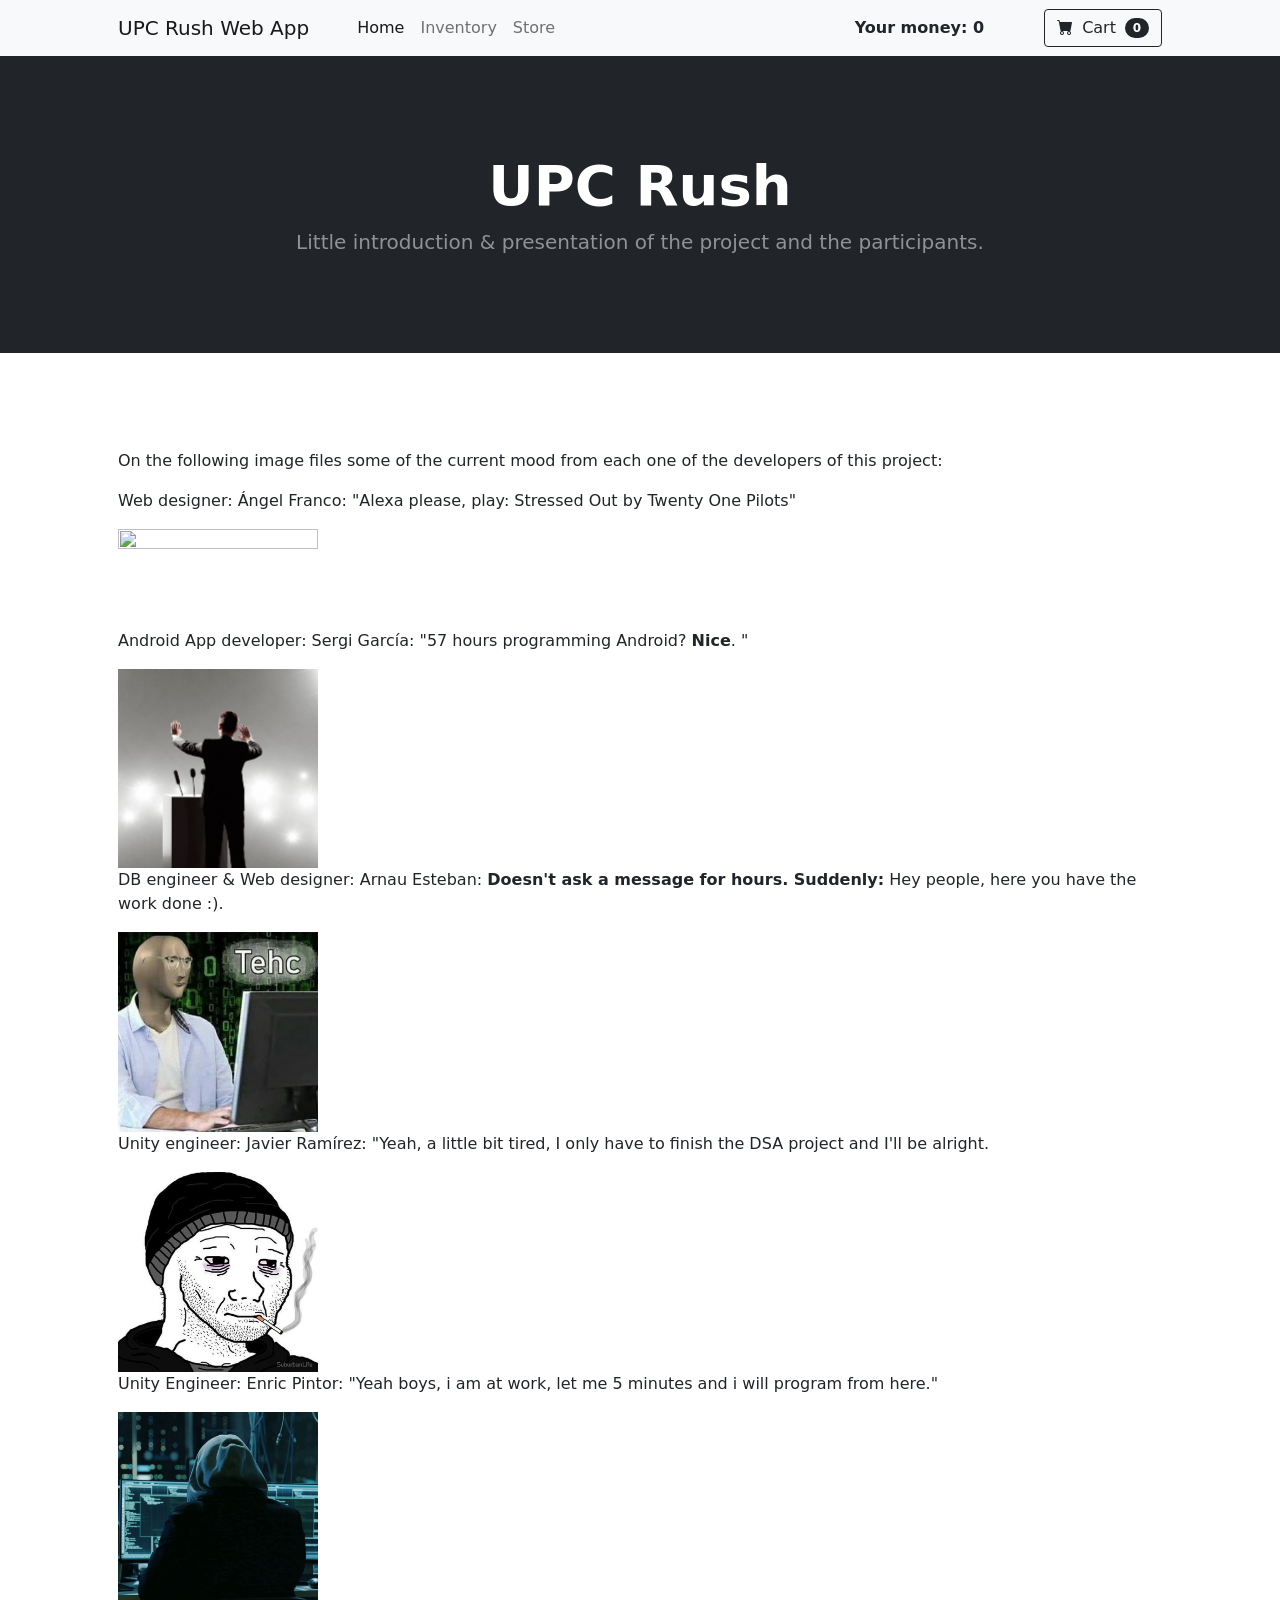
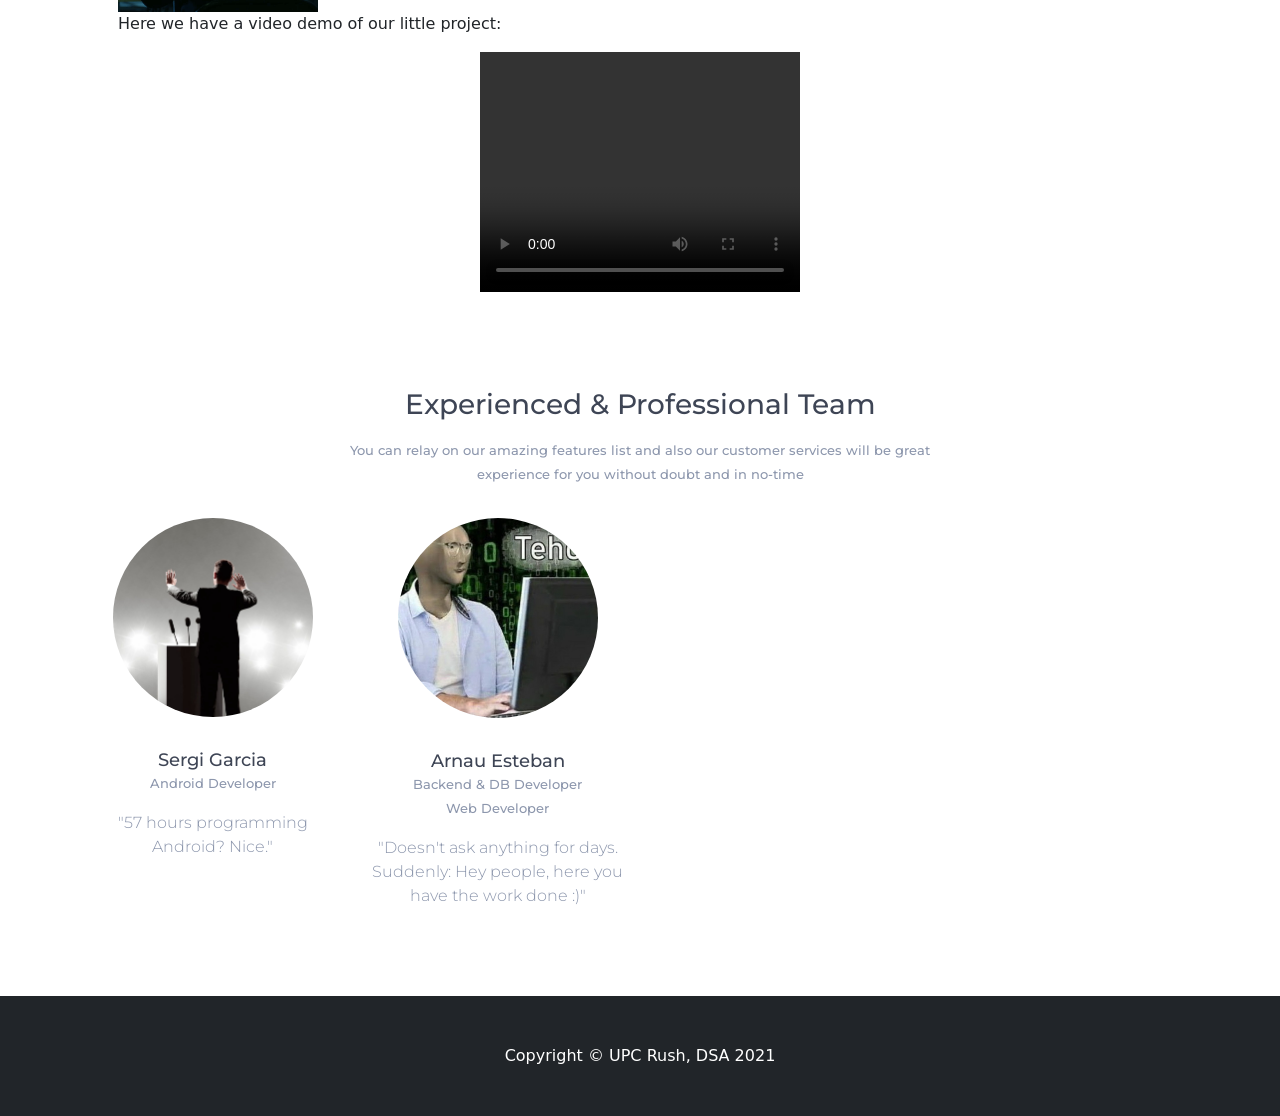
==== public/home.html @ 55029b6f "Web improvements" ====
<!DOCTYPE html>
<html lang="en">
<head>
    <meta charset="utf-8" />
    <meta name="viewport" content="width=device-width, initial-scale=1, shrink-to-fit=no" />
    <meta name="description" content="" />
    <meta name="author" content="" />
    <title>UPC Rush Web App</title>
    <!-- Bootstrap icons-->
    <link href="https://cdn.jsdelivr.net/npm/bootstrap-icons@1.5.0/font/bootstrap-icons.css" rel="stylesheet" />
    <!-- Core theme CSS (includes Bootstrap)-->
    <link href="store/css/styles.css" rel="stylesheet" />

    <link rel="stylesheet" href="css/team.css">

    <script src="https://ajax.googleapis.com/ajax/libs/jquery/3.5.1/jquery.min.js"></script>
</head>
<body>
<div id="fullscreen_bg" class="fullscreen_bg"/>
<!-- Navigation-->
<nav class="navbar navbar-expand-lg navbar-light bg-light">
    <div class="container px-4 px-lg-5">
        <a class="navbar-brand" href="comosejuega.html">UPC Rush Web App</a>
        <button class="navbar-toggler" type="button" data-bs-toggle="collapse" data-bs-target="#navbarSupportedContent" aria-controls="navbarSupportedContent" aria-expanded="false" aria-label="Toggle navigation"><span class="navbar-toggler-icon"></span></button>
        <div class="collapse navbar-collapse" id="navbarSupportedContent">
            <ul class="navbar-nav me-auto mb-2 mb-lg-0 ms-lg-4">
                <li class="nav-item"><a class="nav-link active" aria-current="page" href="home.html">Home</a></li>
                <li class="nav-item"><a class="nav-link" href="inventory.html">Inventory</a></li>
                <li class="nav-item"><a class="nav-link" href="store.html">Store</a></li>
            </ul>

            <b style="margin: auto 30px;"><p style="margin: auto 30px;" class="money">Your money: 0</p></b>
            <button onclick="window.location = 'cart.html';" class="btn btn-outline-dark cart-btn">
                <i class="bi-cart-fill me-1"></i>
                Cart
                <span class="badge bg-dark text-white ms-1 rounded-pill">0</span>
            </button>

        </div>
    </div>
</nav>
<!-- Header-->
<header class="bg-dark py-5">
    <div class="container px-4 px-lg-5 my-5">
        <div class="text-center text-white">
            <h1 class="display-4 fw-bolder">UPC Rush</h1>
            <p class="lead fw-normal text-white-50 mb-0">Little introduction & presentation of the project and the participants.</p>
        </div>
    </div>
</header>
<!-- Section-->
<section class="py-5">
    <div class="container px-4 px-lg-5 mt-5">
        <p>On the following image files some of the current mood from each one of the developers of this project:</p>
        <p>Web designer: Ángel Franco: "Alexa please, play: Stressed Out by Twenty One Pilots"</p>
        <img src="img/raw.gif" class="img-fluid" width="200" height="100">
        <p>Android App developer: Sergi García: "57 hours programming Android? <strong>Nice</strong>. "</p>
        <img src="img/sergi.jpeg" class="img-fluid" width="200" height="100">
        <p>DB engineer & Web designer: Arnau Esteban: <strong>Doesn't ask a message for hours. Suddenly:</strong> Hey people, here you have the work done :).</p>
        <img src="img/arnau.jpeg" class="img-fluid" width="200" height="250">
        <p>Unity engineer: Javier Ramírez: "Yeah, a little bit tired, I only have to finish the DSA project and I'll be alright. </p>
        <img src="img/javi.jpg" class="img-fluid" width="200" height="250">
        <p>Unity Engineer: Enric Pintor: "Yeah boys, i am at work, let me 5 minutes and i will program from here." </p>
        <img src="img/enric.png" class="img-fluid" width="200" height="250">
        <div id="list-objects" class="row gx-4 gx-lg-5 row-cols-2 row-cols-md-3 row-cols-xl-4 justify-content-center">
        </div>
        <p>Here we have a video demo of our little project:</p>
        <video src="img/video.mp4" controls autoplay loop class="mx-auto d-block" width=320  height=240></video>
    </div>
</section>

<div class="py-5 team4">
    <div class="container">
        <div class="row justify-content-center mb-4">
            <div class="col-md-7 text-center">
                <h3 class="mb-3">Experienced & Professional Team</h3>
                <h6 class="subtitle">You can relay on our amazing features list and also our customer services will be great experience for you without doubt and in no-time</h6>
            </div>
        </div>
        <div class="row">
            <!-- column  -->
            <div class="col-lg-3 mb-4">
                <!-- Row -->
                <div class="row text-center">
                    <div class="col-md-12">
                        <img src="img/sergi.jpeg" width="200" height="200" alt="wrapkit" class="img-fluid rounded-circle" />
                    </div>
                    <div class="col-md-12 text-center">
                        <div class="pt-2">
                            <h5 class="mt-4 font-weight-medium mb-0">Sergi Garcia</h5>
                            <h6 class="subtitle mb-3">Android Developer</h6>
                            <p>"57 hours programming Android? Nice."</p>
                        </div>
                    </div>
                </div>
                <!-- Row -->
            </div>
            <!-- column  -->
            <!-- column  -->
            <div class="col-lg-3 mb-4">
                <!-- Row -->
                <div class="row">
                    <div class="col-md-12 text-center">
                        <img src="img/arnau.jpeg" width="200" height="200" alt="wrapkit" class="img-fluid rounded-circle" />
                    </div>
                    <div class="col-md-12 text-center">
                        <div class="pt-2">
                            <h5 class="mt-4 font-weight-medium mb-0">Arnau Esteban</h5>
                            <h6 style="margin-bottom:0 !important;" class="subtitle mb-3">Backend & DB Developer</h6>
                            <h6 class="subtitle mb-3">Web Developer</h6>
                            <p>"Doesn't ask anything for days. Suddenly: Hey people, here you have the work done :)"</p>
                        </div>
                    </div>
                </div>
                <!-- Row -->
            </div>
            <!-- column  -->
        </div>
    </div>
</div>

<!-- Footer-->
<footer class="py-5 bg-dark">
    <div class="container"><p class="m-0 text-center text-white">Copyright &copy; UPC Rush, DSA 2021</p></div>
</footer>


<!-- Bootstrap core JS-->
<script src="https://cdn.jsdelivr.net/npm/bootstrap@5.0.1/dist/js/bootstrap.bundle.min.js"></script>
<!-- Core theme JS-->
<script src="store/js/scripts.js"></script>


</body>
</html>
---- public/css/team.css ----
@import url(//fonts.googleapis.com/css?family=Montserrat:300,500);
.team4 {
  font-family: "Montserrat", sans-serif;
	color: #8d97ad;
  font-weight: 300;
}

.team4 h1, .team4 h2, .team4 h3, .team4 h4, .team4 h5, .team4 h6 {
  color: #3e4555;
}

.team4 .font-weight-medium {
	font-weight: 500;
}

.team4 h5 {
    line-height: 22px;
    font-size: 18px;
}

.team4 .subtitle {
    color: #8d97ad;
    line-height: 24px;
		font-size: 13px;
}

.team4 ul li a {
  color: #8d97ad;
  padding-right: 15px;
  -webkit-transition: 0.1s ease-in;
  -o-transition: 0.1s ease-in;
  transition: 0.1s ease-in;
}

.team4 ul li a:hover {
  -webkit-transform: translate3d(0px, -5px, 0px);
  transform: translate3d(0px, -5px, 0px);
	color: #316ce8;
}
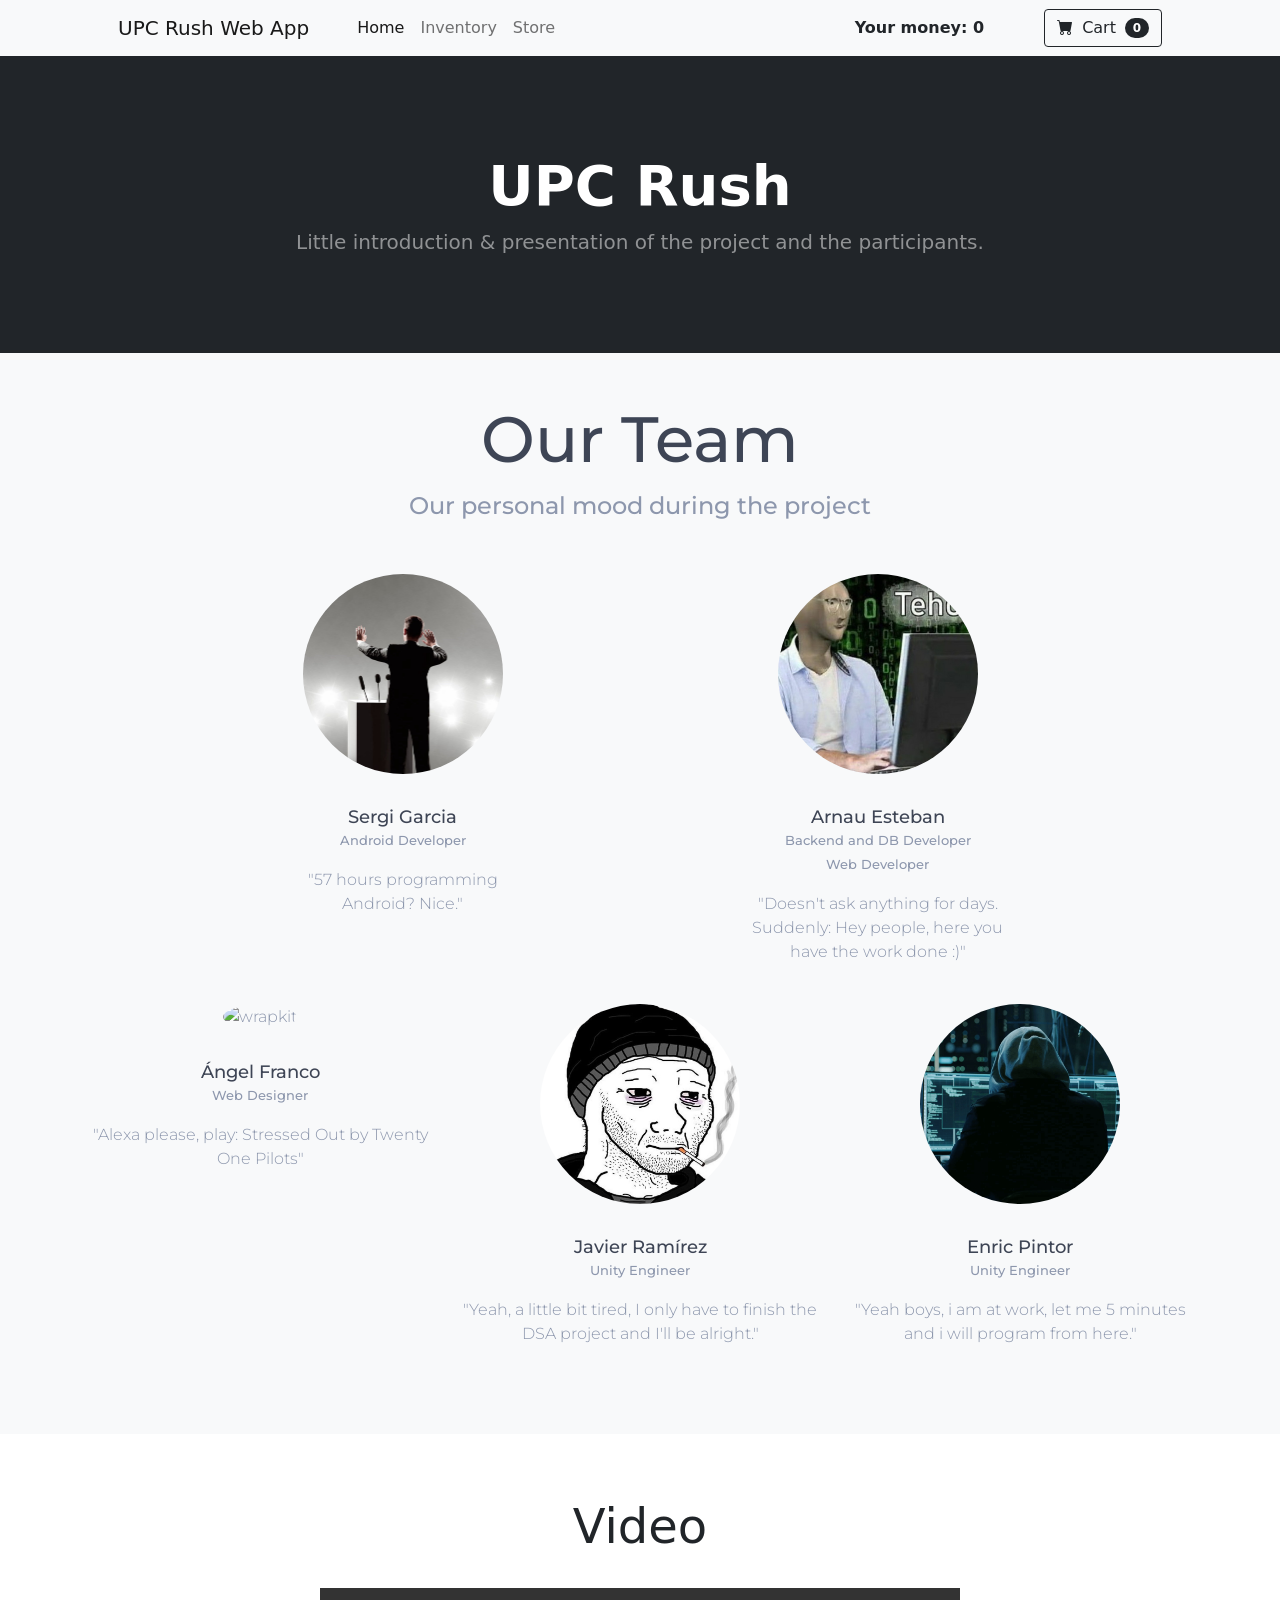
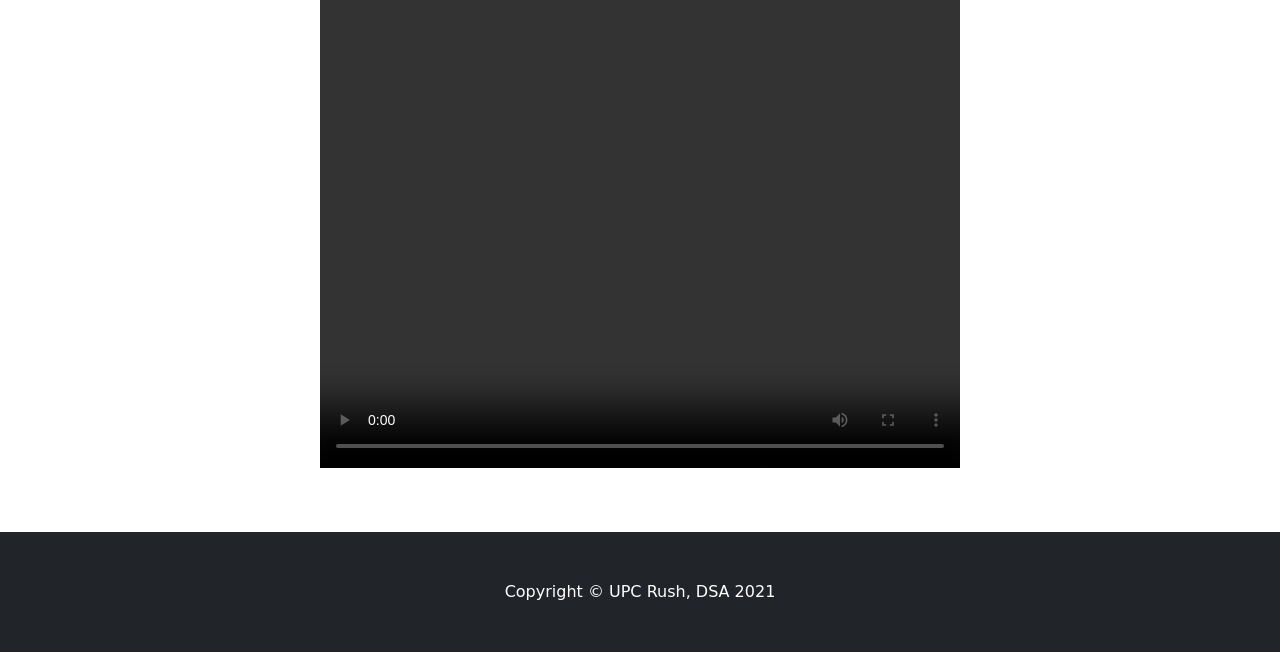
==== commit f9c9a410: "Home improved" ====
--- a/public/home.html
+++ b/public/home.html
@@ -1,5 +1,5 @@
 <!DOCTYPE html>
-<html lang="en">
+<html lang="en" xmlns="http://www.w3.org/1999/html">
 <head>
     <meta charset="utf-8" />
     <meta name="viewport" content="width=device-width, initial-scale=1, shrink-to-fit=no" />
@@ -48,76 +48,125 @@
         </div>
     </div>
 </header>
-<!-- Section-->
-<section class="py-5">
-    <div class="container px-4 px-lg-5 mt-5">
-        <p>On the following image files some of the current mood from each one of the developers of this project:</p>
-        <p>Web designer: Ángel Franco: "Alexa please, play: Stressed Out by Twenty One Pilots"</p>
-        <img src="img/raw.gif" class="img-fluid" width="200" height="100">
-        <p>Android App developer: Sergi García: "57 hours programming Android? <strong>Nice</strong>. "</p>
-        <img src="img/sergi.jpeg" class="img-fluid" width="200" height="100">
-        <p>DB engineer & Web designer: Arnau Esteban: <strong>Doesn't ask a message for hours. Suddenly:</strong> Hey people, here you have the work done :).</p>
-        <img src="img/arnau.jpeg" class="img-fluid" width="200" height="250">
-        <p>Unity engineer: Javier Ramírez: "Yeah, a little bit tired, I only have to finish the DSA project and I'll be alright. </p>
-        <img src="img/javi.jpg" class="img-fluid" width="200" height="250">
-        <p>Unity Engineer: Enric Pintor: "Yeah boys, i am at work, let me 5 minutes and i will program from here." </p>
-        <img src="img/enric.png" class="img-fluid" width="200" height="250">
-        <div id="list-objects" class="row gx-4 gx-lg-5 row-cols-2 row-cols-md-3 row-cols-xl-4 justify-content-center">
+
+<section>
+    <div class="py-5 team4 bg-light">
+        <div class="container">
+            <div class="row justify-content-center mb-4">
+                <div class="col-md-7 text-center mb-4">
+                    <h2 class="mb-3" style="font-size:4rem;">Our Team</h2>
+                    <h5 style="font-size:1.5rem;" class="subtitle">Our personal mood during the project</h5>
+                </div>
+            </div>
+            <div class="row">
+                <!-- column  -->
+                <div class="col-lg-2 mb-4"></div>
+                <div class="col-lg-3 mb-4">
+                    <!-- Row -->
+                    <div class="row text-center">
+                        <div class="col-md-12">
+                            <img src="img/sergi.jpeg" width="200px" height="200px" alt="wrapkit" class="rounded-circle" />
+                        </div>
+                        <div class="col-md-12 text-center">
+                            <div class="pt-2">
+                                <h5 class="mt-4 font-weight-medium mb-0">Sergi Garcia</h5>
+                                <h6 class="subtitle mb-3">Android Developer</h6>
+                                <p>"57 hours programming Android? Nice."</p>
+                            </div>
+                        </div>
+                    </div>
+                    <!-- Row -->
+                </div>
+                <!-- column  -->
+                <div class="col-lg-2 mb-4"></div>
+                <!-- column  -->
+                <div class="col-lg-3 mb-4">
+                    <!-- Row -->
+                    <div class="row text-center">
+                        <div class="col-md-12">
+                            <img src="img/arnau.jpeg" width="200px" height="200px" alt="wrapkit" class="rounded-circle" />
+                        </div>
+                        <div class="col-md-12 text-center">
+                            <div class="pt-2">
+                                <h5 class="mt-4 font-weight-medium mb-0">Arnau Esteban</h5>
+                                <h6 class="subtitle mb-3" style="margin-bottom:0 !important;">Backend and DB Developer</h6>
+                                <h6 class="subtitle mb-3">Web Developer</h6>
+                                <p>"Doesn't ask anything for days. Suddenly: Hey people, here you have the work done :)"</p>
+                            </div>
+                        </div>
+                    </div>
+                    <!-- Row -->
+                </div>
+                <!-- column  -->
+                <div class="col-lg-2 mb-4"></div>
+            </div>
+
+            <div class="row">
+                <!-- column  -->
+                <div class="col-lg-4 mb-4">
+                    <!-- Row -->
+                    <div class="row text-center">
+                        <div class="col-md-12">
+                            <img src="img/raw.gif" width="200px" height="200px" alt="wrapkit" class="rounded-circle" />
+                        </div>
+                        <div class="col-md-12 text-center">
+                            <div class="pt-2">
+                                <h5 class="mt-4 font-weight-medium mb-0">Ángel Franco</h5>
+                                <h6 class="subtitle mb-3">Web Designer</h6>
+                                <p>"Alexa please, play: Stressed Out by Twenty One Pilots"</p>
+                            </div>
+                        </div>
+                    </div>
+                    <!-- Row -->
+                </div>
+                <!-- column  -->
+                <!-- column  -->
+                <div class="col-lg-4 mb-4">
+                    <!-- Row -->
+                    <div class="row text-center">
+                        <div class="col-md-12">
+                            <img src="img/javi.jpg" width="200px" height="200px" alt="wrapkit" class="rounded-circle" />
+                        </div>
+                        <div class="col-md-12 text-center">
+                            <div class="pt-2">
+                                <h5 class="mt-4 font-weight-medium mb-0">Javier Ramírez</h5>
+                                <h6 class="subtitle mb-3">Unity Engineer</h6>
+                                <p>"Yeah, a little bit tired, I only have to finish the DSA project and I'll be alright."</p>
+                            </div>
+                        </div>
+                    </div>
+                    <!-- Row -->
+                </div>
+                <!-- column  -->
+                <div class="col-lg-4 mb-4">
+                    <!-- Row -->
+                    <div class="row text-center">
+                        <div class="col-md-12">
+                            <img src="img/enric.png" width="200px" height="200px" alt="wrapkit" class="rounded-circle" />
+                        </div>
+                        <div class="col-md-12 text-center">
+                            <div class="pt-2">
+                                <h5 class="mt-4 font-weight-medium mb-0">Enric Pintor</h5>
+                                <h6 class="subtitle mb-3">Unity Engineer</h6>
+                                <p>"Yeah boys, i am at work, let me 5 minutes and i will program from here."</p>
+                            </div>
+                        </div>
+                    </div>
+                    <!-- Row -->
+                </div>
+                <!-- column  -->
+            </div>
         </div>
-        <p>Here we have a video demo of our little project:</p>
-        <video src="img/video.mp4" controls autoplay loop class="mx-auto d-block" width=320  height=240></video>
     </div>
 </section>
 
-<div class="py-5 team4">
-    <div class="container">
-        <div class="row justify-content-center mb-4">
-            <div class="col-md-7 text-center">
-                <h3 class="mb-3">Experienced & Professional Team</h3>
-                <h6 class="subtitle">You can relay on our amazing features list and also our customer services will be great experience for you without doubt and in no-time</h6>
-            </div>
-        </div>
-        <div class="row">
-            <!-- column  -->
-            <div class="col-lg-3 mb-4">
-                <!-- Row -->
-                <div class="row text-center">
-                    <div class="col-md-12">
-                        <img src="img/sergi.jpeg" width="200" height="200" alt="wrapkit" class="img-fluid rounded-circle" />
-                    </div>
-                    <div class="col-md-12 text-center">
-                        <div class="pt-2">
-                            <h5 class="mt-4 font-weight-medium mb-0">Sergi Garcia</h5>
-                            <h6 class="subtitle mb-3">Android Developer</h6>
-                            <p>"57 hours programming Android? Nice."</p>
-                        </div>
-                    </div>
-                </div>
-                <!-- Row -->
-            </div>
-            <!-- column  -->
-            <!-- column  -->
-            <div class="col-lg-3 mb-4">
-                <!-- Row -->
-                <div class="row">
-                    <div class="col-md-12 text-center">
-                        <img src="img/arnau.jpeg" width="200" height="200" alt="wrapkit" class="img-fluid rounded-circle" />
-                    </div>
-                    <div class="col-md-12 text-center">
-                        <div class="pt-2">
-                            <h5 class="mt-4 font-weight-medium mb-0">Arnau Esteban</h5>
-                            <h6 style="margin-bottom:0 !important;" class="subtitle mb-3">Backend & DB Developer</h6>
-                            <h6 class="subtitle mb-3">Web Developer</h6>
-                            <p>"Doesn't ask anything for days. Suddenly: Hey people, here you have the work done :)"</p>
-                        </div>
-                    </div>
-                </div>
-                <!-- Row -->
-            </div>
-            <!-- column  -->
-        </div>
+<section>
+    <div class="container text-center" style="margin-top:5%;margin-bottom:5%;">
+        <h2 style="font-size:3rem;">Video</h2>
+        <br>
+        <video src="img/video.mp4" controls autoplay loop class="mx-auto d-block" width=640 height=480></video>
     </div>
-</div>
+</section>
 
 <!-- Footer-->
 <footer class="py-5 bg-dark">
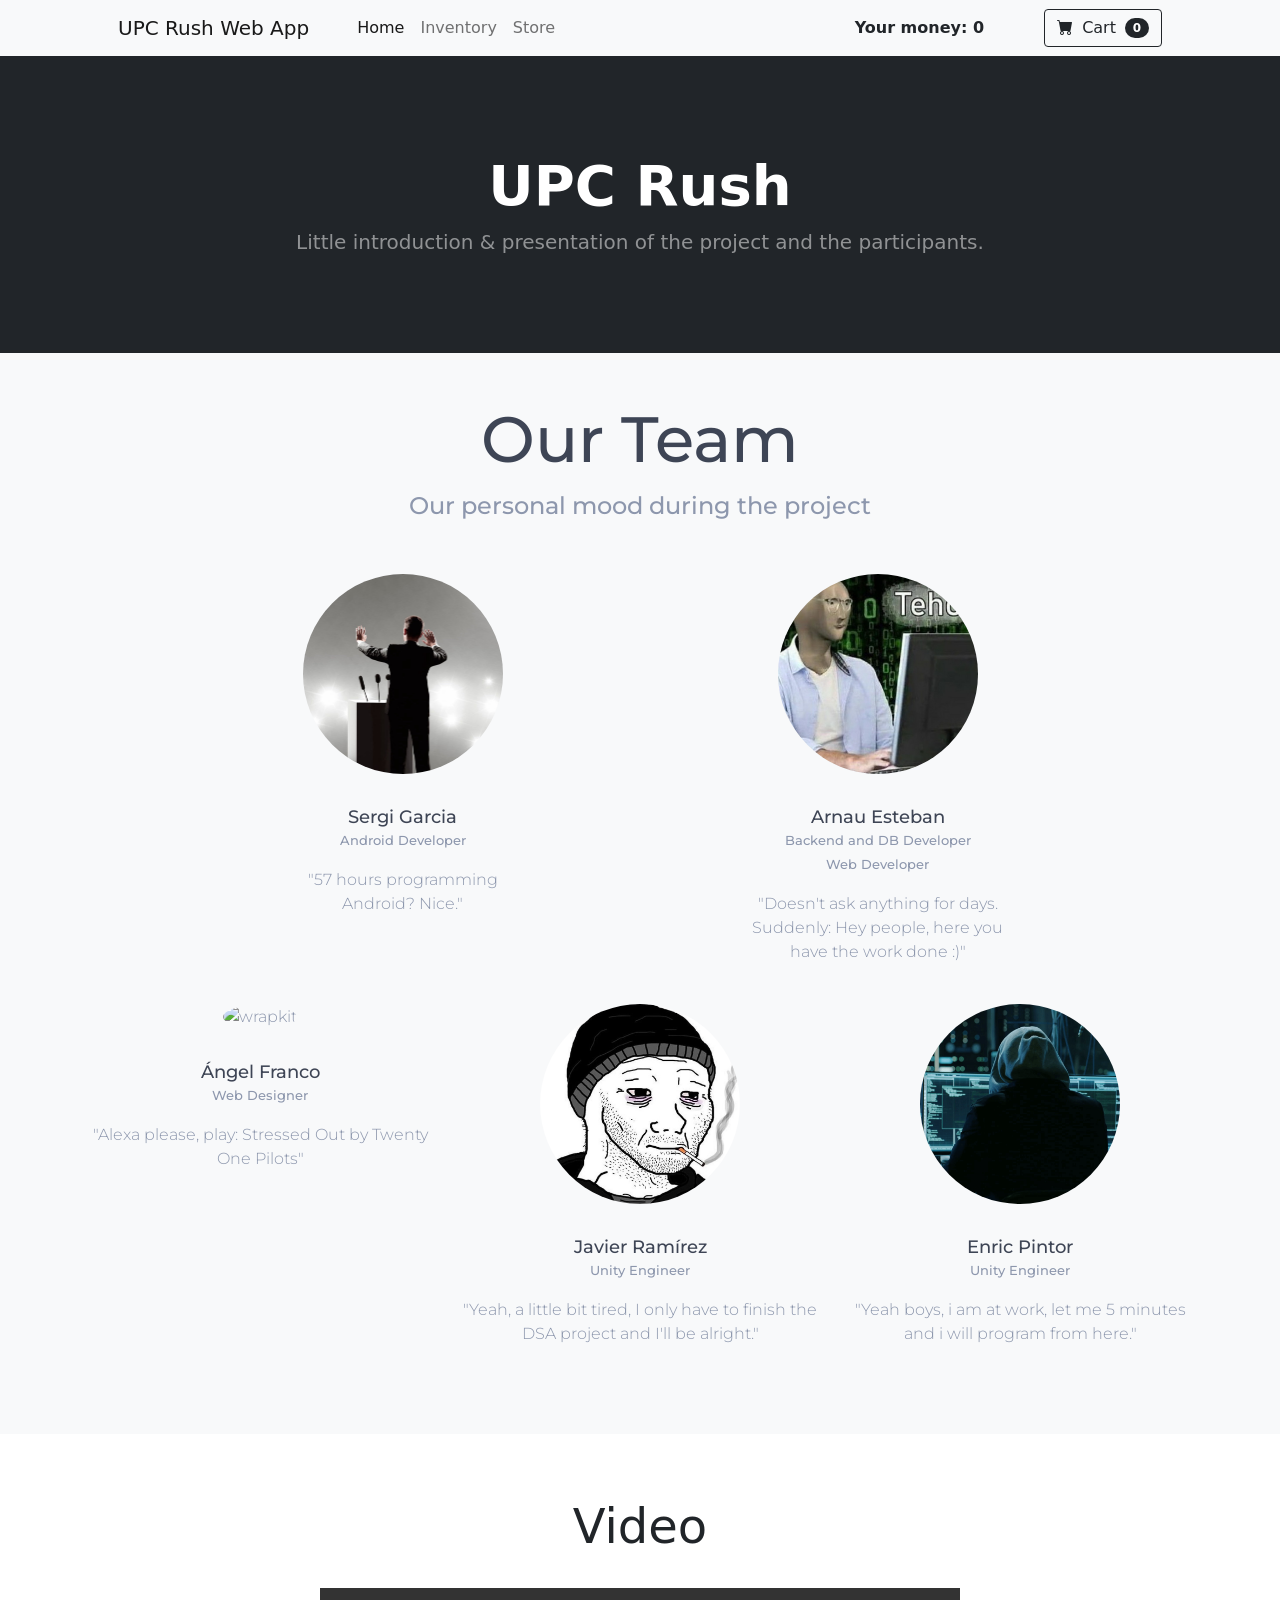
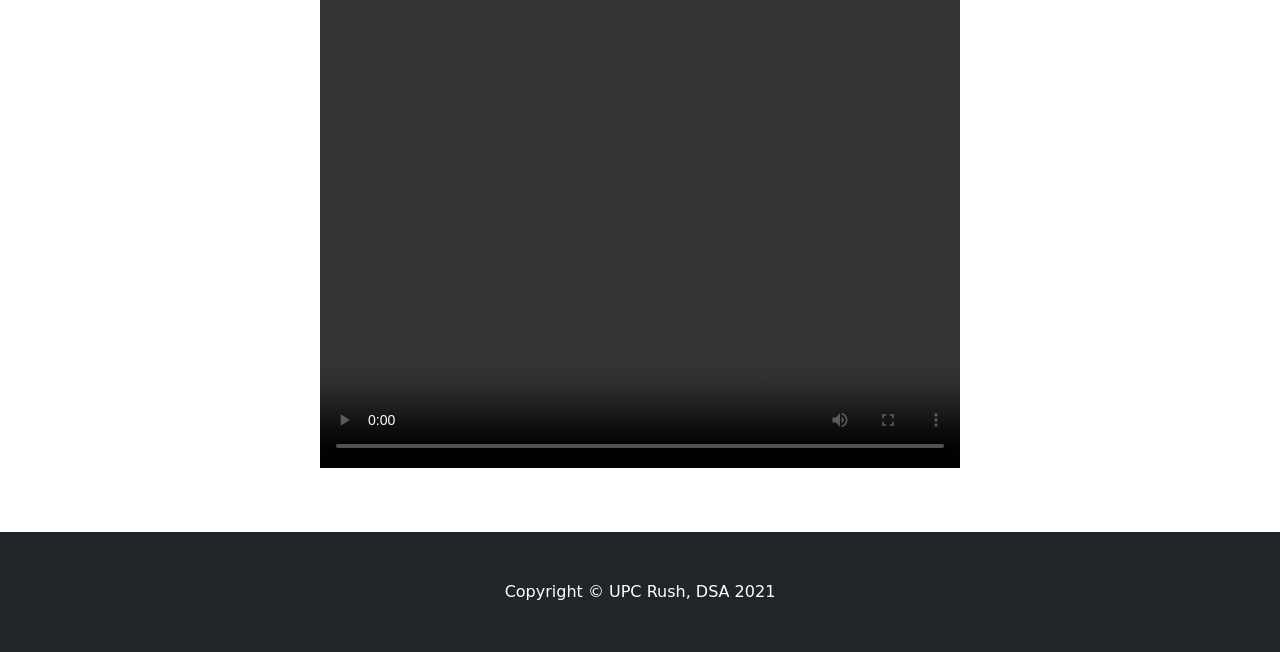
==== commit 913081fc: "General Improvements" ====
--- a/public/home.html
+++ b/public/home.html
@@ -25,8 +25,8 @@
         <div class="collapse navbar-collapse" id="navbarSupportedContent">
             <ul class="navbar-nav me-auto mb-2 mb-lg-0 ms-lg-4">
                 <li class="nav-item"><a class="nav-link active" aria-current="page" href="home.html">Home</a></li>
-                <li class="nav-item"><a class="nav-link" href="inventory.html">Inventory</a></li>
-                <li class="nav-item"><a class="nav-link" href="store.html">Store</a></li>
+                <li class="nav-item"><a class="nav-link" href="store/inventory.html">Inventory</a></li>
+                <li class="nav-item"><a class="nav-link" href="store/store.html">Store</a></li>
             </ul>
 
             <b style="margin: auto 30px;"><p style="margin: auto 30px;" class="money">Your money: 0</p></b>
